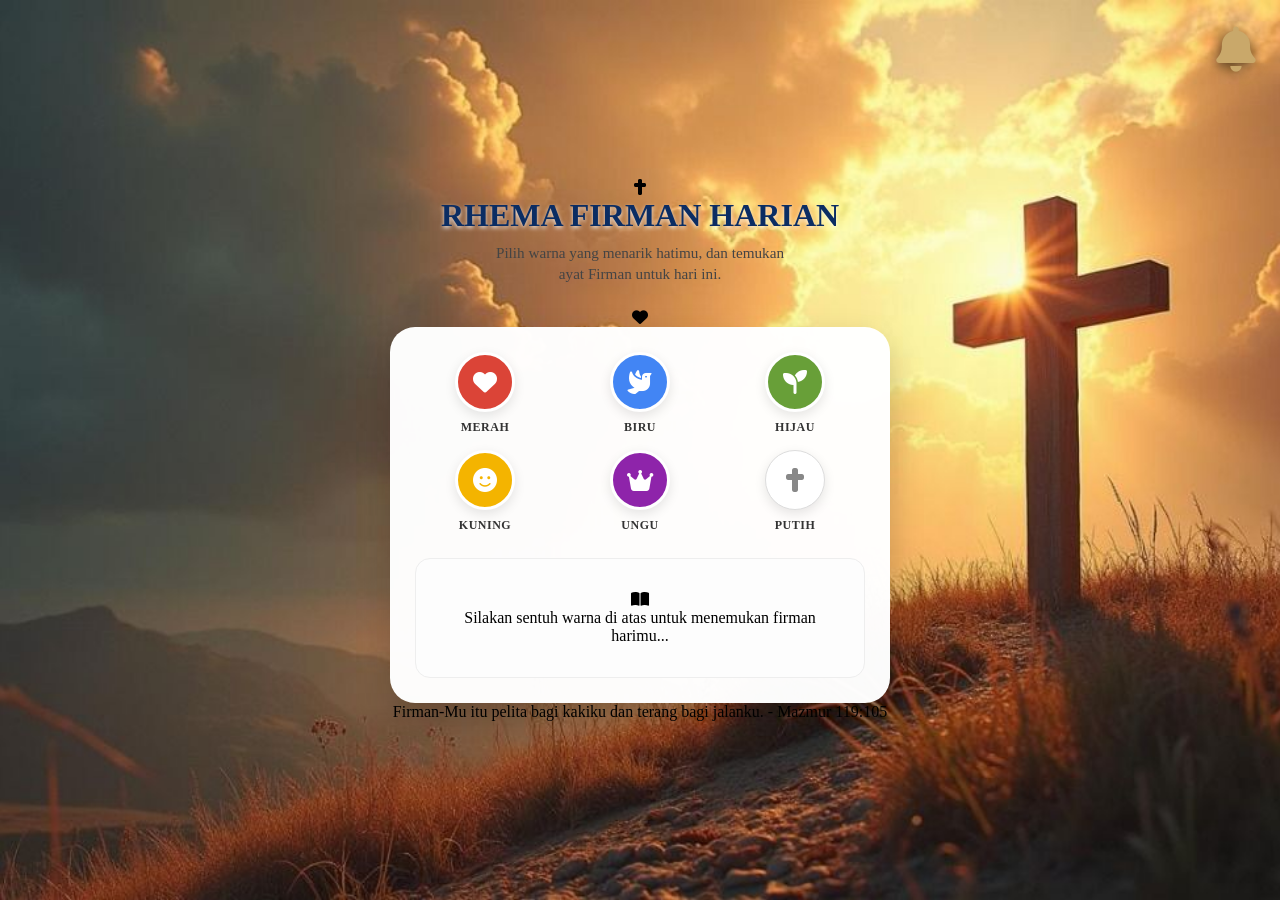
==== home.html @ a87ec7a0 "Add files via upload" ====
<!DOCTYPE html>
<html lang="id">

<head>
    <meta charset="UTF-8">
    <meta name="viewport" content="width=device-width, initial-scale=1.0">
    <title>Ayat Firman Harian</title>
    <link rel="stylesheet" href="style2.css?v=3">
    <link rel="stylesheet" href="https://cdnjs.cloudflare.com/ajax/libs/font-awesome/6.4.0/css/all.min.css">
</head>

<body>

    <!-- TOMBOL LONCENG DI HALAMAN KEDUA -->
    <a href="pemberitahuan.html" class="btn-top-right" title="Jadwal Komunitas">
        <i class="fa-solid fa-bell"></i>
    </a>

    <div class="container">

        <div class="header-section">
            <i class="fas fa-cross top-icon"></i>
            <h1>RHEMA FIRMAN HARIAN</h1>
            <p class="subtitle">Pilih warna yang menarik hatimu, dan temukan<br>ayat Firman untuk hari ini.</p>
            <div class="heart-divider">
                <span class="line"></span>
                <i class="fas fa-heart"></i>
                <span class="line"></span>
            </div>
        </div>

        <div class="main-card">

            <div class="warna-wrapper">
                <div class="warna-item" onclick="ambilAyat('merah')">
                    <div class="lingkaran bg-merah"><i class="fas fa-heart"></i></div>
                    <div class="teks-judul text-merah">MERAH</div>
                </div>
                <div class="warna-item" onclick="ambilAyat('biru')">
                    <div class="lingkaran bg-biru"><i class="fas fa-dove"></i></div>
                    <div class="teks-judul text-biru">BIRU</div>
                </div>
                <div class="warna-item" onclick="ambilAyat('hijau')">
                    <div class="lingkaran bg-hijau"><i class="fas fa-seedling"></i></div>
                    <div class="teks-judul text-hijau">HIJAU</div>
                </div>
                <div class="warna-item" onclick="ambilAyat('kuning')">
                    <div class="lingkaran bg-kuning"><i class="fas fa-smile"></i></div>
                    <div class="teks-judul text-kuning">KUNING</div>
                </div>
                <div class="warna-item" onclick="ambilAyat('ungu')">
                    <div class="lingkaran bg-ungu"><i class="fas fa-crown"></i></div>
                    <div class="teks-judul text-ungu">UNGU</div>
                </div>
                <div class="warna-item" onclick="ambilAyat('putih')">
                    <div class="lingkaran bg-putih"><i class="fas fa-cross" style="color: #888;"></i></div>
                    <div class="teks-judul text-putih">PUTIH</div>
                </div>
            </div>

            <div class="box-ayat" id="boxAyat">

                <div id="tampilanKosong">
                    <i class="fas fa-book-open ornament-book"></i>
                    <p class="teks-kosong">Silakan sentuh warna di atas untuk menemukan firman harimu...</p>
                </div>

                <div id="tampilanIsi" style="display: none;">
                    <div class="ornament-top">
                        <i class="fas fa-book-open"></i>
                    </div>

                    <h2 id="judulAyat">YOHANES 3:16</h2>
                    <p id="teksAyat">Karena begitu besar kasih Allah akan dunia ini...</p>

                    <div class="action-buttons">
                        <button onclick="ambilAyatLagi()" class="btn-ayat-lain"><i class="fas fa-sync-alt"></i> AYAT LAIN</button>
                        <button onclick="hapusAyat()" class="btn-hapus"><i class="fas fa-trash"></i> HAPUS</button>
                    </div>
                </div>

            </div>
        </div>

        <div class="footer-text">
            Firman-Mu itu pelita bagi kakiku dan terang bagi jalanku. - Mazmur 119:105
        </div>

    </div>

    <script>
        // DATABASE AYAT LOKAL (Ganti/tambah isinya di sini bebas sesuai kebutuhan)
        const databaseAyat = {
            "merah": [
                "YOHANES 3:16 - Karena begitu besar kasih Allah akan dunia ini, sehingga Ia telah mengaruniakan Anak-Nya yang tunggal.",
                "1 KORINTUS 13:4 - Kasih itu sabar; kasih itu murah hati; ia tidak cemburu. Ia tidak memegahkan diri dan tidak sombong."
            ],
            "biru": [
                "YOHANES 14:27 - Damai sejahtera Kutinggalkan bagimu. Damai sejahtera-Ku Kuberikan kepadamu.",
                "FILIPI 4:7 - Damai sejahtera Allah, yang melampaui segala akal, akan memelihara hati dan pikiranmu dalam Kristus Yesus."
            ],
            "hijau": [
                "MAZMUR 92:13 - Orang benar akan bertunas seperti pohon korma, akan tumbuh subur seperti pohon aras di Libanon.",
                "2 PETRUS 3:18 - Tetapi bertumbuhlah dalam kasih karunia dan dalam pengenalan akan Tuhan dan Juruselamat kita, Yesus Kristus."
            ],
            "kuning": [
                "MAZMUR 16:11 - Engkau memberitahukan kepadaku jalan kehidupan; di hadapan-Mu ada sukacita berlimpah-limpah.",
                "NEHEMIA 8:11 - Jangan bersusah hati, sebab sukacita karena TUHAN itulah perlindunganmu!"
            ],
            "ungu": [
                "YESAYA 60:1 - Bangkitlah, menjadi teranglah, sebab terangmu datang, dan kemuliaan TUHAN terbit atasmu.",
                "MAZMUR 8:6 - Namun Engkau telah membuatnya hampir sama seperti Allah, dan telah memahkotainya dengan kemuliaan dan hormat."
            ],
            "putih": [
                "1 YOHANES 1:9 - Jika kita mengaku dosa kita, maka Ia adalah setia dan adil, sehingga Ia akan mengampuni segala dosa kita.",
                "YESAYA 1:18 - Sekalipun dosamu merah seperti kirmizi, akan menjadi putih seperti salju."
            ]
        };

        let warnaAktif = "";

        function ambilAyat(warna) {
            warnaAktif = warna;
            prosesAmbilAyat();
        }

        function ambilAyatLagi() {
            if (warnaAktif !== "") {
                prosesAmbilAyat();
            }
        }

        function prosesAmbilAyat() {
            const box = document.getElementById("boxAyat");
            const tampilanKosong = document.getElementById("tampilanKosong");
            const tampilanIsi = document.getElementById("tampilanIsi");
            const judulAyat = document.getElementById("judulAyat");
            const teksAyat = document.getElementById("teksAyat");

            box.style.opacity = 0;

            setTimeout(() => {
                const daftarAyat = databaseAyat[warnaAktif];

                if (daftarAyat && daftarAyat.length > 0) {
                    // Mengacak ayat secara random dari list lokal
                    const ayatAcak = daftarAyat[Math.floor(Math.random() * daftarAyat.length)];
                    let parts = ayatAcak.split(' - ');

                    if (parts.length > 1) {
                        judulAyat.innerText = parts[0].toUpperCase();
                        teksAyat.innerText = parts.slice(1).join(' - ');
                    } else {
                        judulAyat.innerText = "FIRMAN TUHAN";
                        teksAyat.innerText = ayatAcak;
                    }

                    tampilanKosong.style.display = "none";
                    tampilanIsi.style.display = "block";
                } else {
                    judulAyat.innerText = "BELUM ADA AYAT";
                    teksAyat.innerText = "Belum ada ayat untuk warna ini.";
                    tampilanKosong.style.display = "none";
                    tampilanIsi.style.display = "block";
                }
                box.style.opacity = 1;
            }, 300);
        }

        function hapusAyat() {
            const box = document.getElementById("boxAyat");
            box.style.opacity = 0;

            setTimeout(() => {
                document.getElementById("tampilanIsi").style.display = "none";
                document.getElementById("tampilanKosong").style.display = "block";
                warnaAktif = "";
                box.style.opacity = 1;
            }, 300);
        }
    </script>

</body>

</html>
---- style2.css ----
/* --- GLOBAL --- */
* { margin: 0; padding: 0; box-sizing: border-box; font-family: 'Georgia', serif; }

body { 
    background: url('bg.jpg.jpg') no-repeat center center fixed; 
    background-size: cover; 
    min-height: 100vh; 
    display: flex; 
    justify-content: center; 
    align-items: center; 
    padding: 20px; 
}

/* --- TOMBOL POJOK KANAN ATAS (LONCENG) --- */
.btn-top-right {
    position: fixed; /* Berubah jadi fixed agar mutlak mengunci di layar */
    top: 25px;
    right: 25px;
    background: transparent;
    border: none;
    color: #c9a86a !important; /* Paksa warna jadi emas, bukan ungu */
    font-size: 45px !important; /* Paksa ukuran jadi besar */
    cursor: pointer;
    transition: 0.3s;
    z-index: 9999; /* Selalu di depan */
    filter: drop-shadow(0 3px 6px rgba(0,0,0,0.6));
    text-decoration: none;
}

.btn-top-right:hover {
    color: #fff !important;
    transform: scale(1.15) rotate(15deg);
}

/* CONTAINER RAMPING (ALA TRAVELOKA) */
.container { width: 100%; max-width: 500px; text-align: center; }

/* --- HEADER --- */
h1 { font-size: 2rem; color: #0b2d63; margin-bottom: 8px; text-shadow: 0 2px 4px rgba(255,255,255,0.8); }
.subtitle { font-size: 0.95rem; color: #444; margin-bottom: 25px; line-height: 1.4; }

/* --- MAIN CARD --- */
.main-card { 
    background: rgba(255, 255, 255, 0.98); 
    border-radius: 25px; 
    padding: 25px; 
    box-shadow: 0 15px 35px rgba(0, 0, 0, 0.2); 
}

/* --- COLOR BUTTONS (GRID 3 KOLOM) --- */
.warna-wrapper { 
    display: grid; 
    grid-template-columns: repeat(3, 1fr); 
    gap: 15px; 
    margin-bottom: 25px; 
}

.warna-item { cursor: pointer; transition: 0.3s; display: flex; flex-direction: column; align-items: center; }
.warna-item:hover { transform: translateY(-3px); }

.lingkaran { 
    width: 60px; height: 60px; border-radius: 50%; 
    display: flex; justify-content: center; align-items: center; 
    font-size: 24px; color: white; margin-bottom: 8px; 
    box-shadow: 0 4px 12px rgba(0,0,0,0.1); 
    border: 3px solid white;
}

.bg-merah { background: #db4437; }
.bg-biru { background: #4285f4; }
.bg-hijau { background: #689f38; }
.bg-kuning { background: #f4b400; }
.bg-ungu { background: #8e24aa; }
.bg-putih { background: #ffffff; color: #888; border: 1px solid #ddd; }

.teks-judul { font-weight: bold; font-size: 0.75rem; color: #333; text-transform: uppercase; letter-spacing: 0.5px; }

/* --- AYAT DISPLAY --- */
.box-ayat { 
    background: #fdfdfd; 
    border-radius: 15px; 
    padding: 25px; 
    border: 1px solid #eee; 
    min-height: 120px;
    display: flex;
    flex-direction: column;
    justify-content: center;
}
#judulAyat { font-size: 1.3rem; color: #0b2d63; margin-bottom: 8px; }
#teksAyat { font-size: 1rem; color: #555; line-height: 1.5; font-style: italic; }

/* --- ACTION BUTTONS --- */
.action-buttons { display: flex; flex-direction: column; gap: 10px; margin-top: 20px; }
.btn-ayat-lain { background: #0d47a1; color: white; padding: 12px; border-radius: 25px; border: none; cursor: pointer; font-weight: bold; font-size: 0.95rem; }
.btn-hapus { background: white; color: #c62828; padding: 10px; border-radius: 25px; border: 1px solid #c62828; cursor: pointer; font-weight: bold; font-size: 0.9rem; }

/* --- RESPONSIVE MOBILE --- */
@media screen and (max-width: 600px) {
    .container { width: 95%; margin-top: 50px; }
    h1 { font-size: 1.8rem; }
    .main-card { padding: 20px; }
    .lingkaran { width: 55px; height: 55px; font-size: 20px; }
    .teks-judul { font-size: 0.7rem; }
    
    .btn-top-right { top: 15px; right: 15px; font-size: 35px !important; }
}
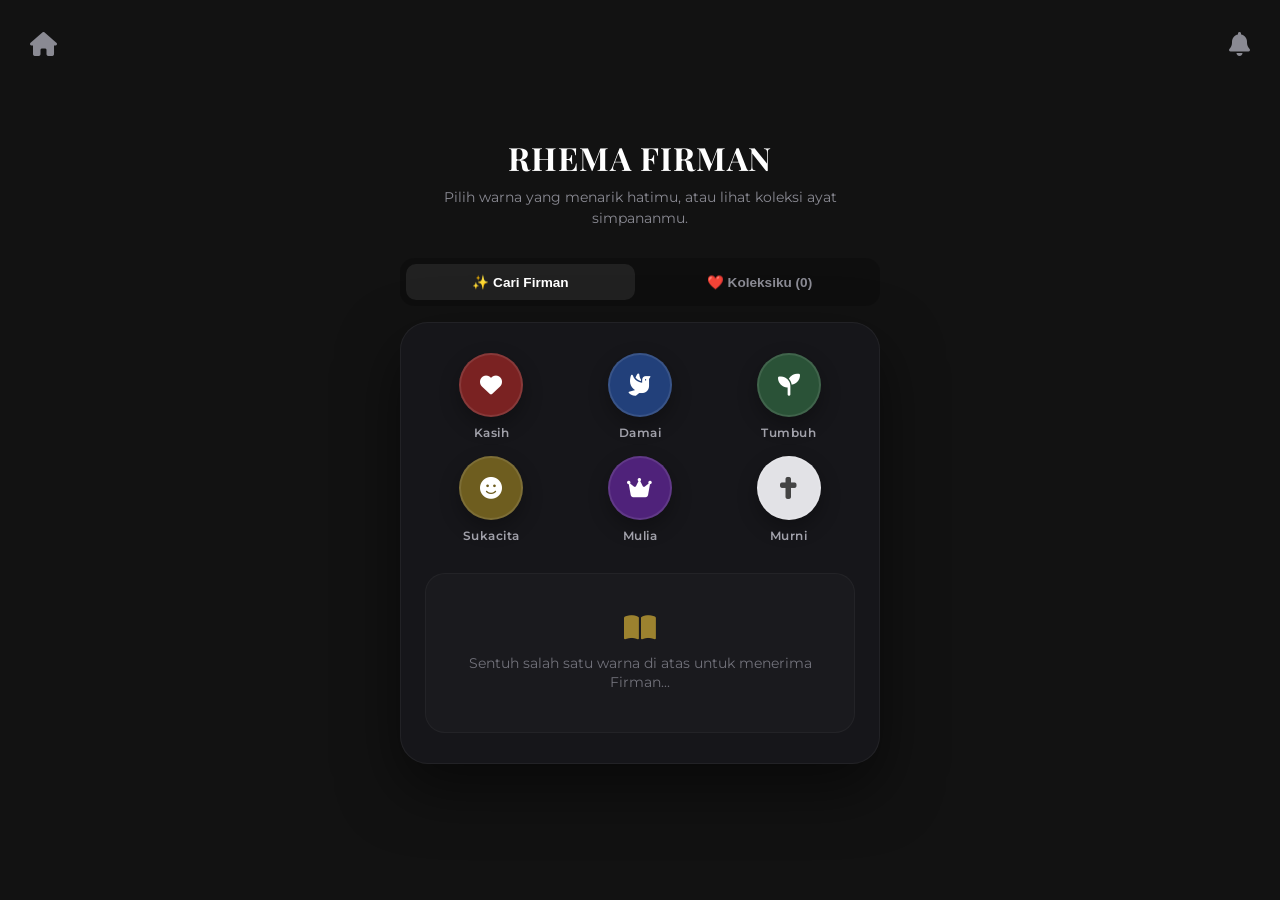
==== commit 1a2dd4f0: "Update home.html" ====
--- a/home.html
+++ b/home.html
@@ -5,91 +5,138 @@
     <meta charset="UTF-8">
     <meta name="viewport" content="width=device-width, initial-scale=1.0">
     <title>Ayat Firman Harian</title>
-    <link rel="stylesheet" href="style2.css?v=3">
+    <link href="https://fonts.googleapis.com/css2?family=Montserrat:wght@300;400;600&family=Playfair+Display:ital,wght@0,600;1,400&display=swap" rel="stylesheet">
     <link rel="stylesheet" href="https://cdnjs.cloudflare.com/ajax/libs/font-awesome/6.4.0/css/all.min.css">
+    <style>
+        * { margin: 0; padding: 0; box-sizing: border-box; }
+        body { font-family: 'Montserrat', sans-serif; background-color: #121212; min-height: 100vh; display: flex; justify-content: center; align-items: center; padding: 24px; transition: background-color 0.8s ease; }
+        .container { width: 100%; max-width: 480px; }
+        .header-section-modern h1 { font-family: 'Playfair Display', serif; font-size: 2rem; color: #ffffff; margin-bottom: 8px; letter-spacing: 1px; text-align: center; }
+        .header-section-modern .subtitle-modern { color: #8a8a93; font-size: 0.9rem; margin-bottom: 30px; line-height: 1.4; text-align: center; }
+        .main-card-modern { background: rgba(24, 24, 28, 0.95); border: 1px solid rgba(255,255,255,0.05); border-radius: 28px; padding: 30px 24px; box-shadow: 0 25px 60px rgba(0, 0, 0, 0.5); transition: box-shadow 0.8s ease, border-color 0.8s ease; }
+        .warna-wrapper-modern { display: grid; grid-template-columns: repeat(3, 1fr); gap: 16px; margin-bottom: 30px; }
+        .warna-item-modern { cursor: pointer; display: flex; flex-direction: column; align-items: center; transition: 0.3s; }
+        .warna-item-modern:hover { transform: translateY(-4px); }
+        .lingkaran { width: 64px; height: 64px; border-radius: 50%; display: flex; justify-content: center; align-items: center; font-size: 22px; color: #fff; margin-bottom: 8px; border: 2px solid rgba(255,255,255,0.1); box-shadow: 0 8px 20px rgba(0,0,0,0.3); }
+        .bg-merah-premium { background: #7a2222; }
+        .bg-biru-premium { background: #22407a; }
+        .bg-hijau-premium { background: #2a5237; }
+        .bg-kuning-premium { background: #6e5d1f; }
+        .bg-ungu-premium { background: #4f227a; }
+        .bg-putih-premium { background: #e2e2e6; color: #444; }
+        .teks-judul-modern { font-size: 0.75rem; color: #a1a1aa; font-weight: 600; letter-spacing: 0.5px; }
+        .box-ayat-modern { background: rgba(255,255,255,0.02); border: 1px solid rgba(255,255,255,0.04); border-radius: 20px; padding: 30px 20px; min-height: 160px; display: flex; flex-direction: column; justify-content: center; text-align: center; transition: opacity 0.4s ease, transform 0.4s cubic-bezier(0.175, 0.885, 0.32, 1.275); }
+        .ornament-book-modern { font-size: 28px; color: #d4af37; margin-bottom: 12px; opacity: 0.7; }
+        .teks-kosong-modern { font-size: 0.85rem; color: #71717a; line-height: 1.4; text-align: center; }
+        #judulAyat { font-size: 1.1rem; letter-spacing: 2px; color: #d4af37; margin-bottom: 12px; }
+        .bookmark-container { display: flex; justify-content: space-between; align-items: center; margin-bottom: 12px; }
+        .btn-bookmark { background: transparent; border: none; font-size: 22px; color: #8a8a93; cursor: pointer; transition: transform 0.2s ease; padding: 4px; }
+        .btn-bookmark:hover { transform: scale(1.2); }
+        .quote-mark-modern { font-family: 'Playfair Display', serif; font-size: 2.5rem; color: rgba(255,255,255,0.1); line-height: 0; margin-bottom: -10px; }
+        #teksAyat { font-family: 'Playfair Display', serif; font-style: italic; font-size: 1.15rem; color: #e4e4e7; line-height: 1.6; }
+        .action-buttons-modern { display: flex; gap: 10px; margin-top: 24px; }
+        .btn-action-premium { flex: 1; padding: 12px; border-radius: 20px; border: none; font-weight: 600; font-size: 0.85rem; cursor: pointer; transition: 0.2s; letter-spacing: 0.5px; text-align: center; }
+        .btn-action-premium.primary { background: #ffffff; color: #121212; }
+        .btn-action-premium.primary:hover { background: #d4af37; }
+        .btn-action-premium.secondary { background: transparent; color: #ef4444; border: 1px solid rgba(239, 68, 68, 0.2); }
+        .btn-action-premium.secondary:hover { background: rgba(239, 68, 68, 0.1); }
+        .tab-navigation { display: flex; gap: 10px; margin-bottom: 16px; background: rgba(0,0,0,0.2); padding: 6px; border-radius: 14px; }
+        .tab-btn { flex: 1; padding: 10px; border: none; border-radius: 10px; background: transparent; color: #8a8a93; font-weight: 600; font-size: 0.85rem; cursor: pointer; transition: 0.3s; }
+        .tab-btn.active { background: rgba(255,255,255,0.08); color: #ffffff; }
+        .fav-list-container { max-height: 350px; overflow-y: auto; display: flex; flex-direction: column; gap: 12px; padding-right: 4px; }
+        .fav-item { background: rgba(255,255,255,0.02); border: 1px solid rgba(255,255,255,0.04); padding: 16px; border-radius: 14px; text-align: left; display: flex; justify-content: space-between; align-items: center; gap: 12px; }
+        .fav-item h5 { font-size: 0.9rem; color: #d4af37; margin-bottom: 4px; letter-spacing: 0.5px; }
+        .fav-item p { font-family: 'Playfair Display', serif; font-style: italic; font-size: 0.95rem; color: #d4d4d8; line-height: 1.4; }
+        .btn-del-fav { background: transparent; border: none; color: #ef4444; opacity: 0.6; cursor: pointer; transition: 0.2s; font-size: 14px; }
+        .btn-del-fav:hover { opacity: 1; transform: scale(1.1); }
+        .btn-back-home { position: fixed; top: 30px; left: 30px; color: #8a8a93; font-size: 24px; transition: 0.3s; }
+        .btn-back-home:hover { color: #fff; }
+        .btn-top-right-modern { position: fixed; top: 30px; right: 30px; color: #8a8a93; font-size: 24px; transition: 0.3s; }
+        .btn-top-right-modern:hover { color: #d4af37; }
+        .animate-fade-in { animation: fadeInUp 0.8s ease-out; }
+        @media screen and (max-width: 600px) { .warna-wrapper-modern { gap: 10px; } .lingkaran { width: 56px; height: 56px; font-size: 18px; } .action-buttons-modern { flex-direction: column; } }
+    </style>
 </head>
 
-<body>
-
-    <!-- TOMBOL LONCENG DI HALAMAN KEDUA -->
-    <a href="pemberitahuan.html" class="btn-top-right" title="Jadwal Komunitas">
-        <i class="fa-solid fa-bell"></i>
-    </a>
-
-    <div class="container">
-
-        <div class="header-section">
-            <i class="fas fa-cross top-icon"></i>
-            <h1>RHEMA FIRMAN HARIAN</h1>
-            <p class="subtitle">Pilih warna yang menarik hatimu, dan temukan<br>ayat Firman untuk hari ini.</p>
-            <div class="heart-divider">
-                <span class="line"></span>
-                <i class="fas fa-heart"></i>
-                <span class="line"></span>
+<body id="dynamicBody">
+
+    <a href="index.html" class="btn-back-home" title="Kembali ke Utama"><i class="fa-solid fa-house"></i></a>
+    <a href="pemberitahuan.html" class="btn-top-right-modern" title="Jadwal Komunitas"><i class="fa-solid fa-bell"></i></a>
+
+    <div class="container animate-fade-in">
+        <div class="header-section-modern">
+            <h1>RHEMA FIRMAN</h1>
+            <p class="subtitle-modern">Pilih warna yang menarik hatimu, atau lihat koleksi ayat simpananmu.</p>
+        </div>
+
+        <div class="tab-navigation">
+            <button id="tabUtama" class="tab-btn active" onclick="gantiTab('utama')">✨ Cari Firman</button>
+            <button id="tabFavorit" class="tab-btn" onclick="gantiTab('favorit')">❤️ Koleksiku (<span id="favCount">0</span>)</button>
+        </div>
+
+        <div class="main-card-modern" id="panelUtama">
+            <div class="warna-wrapper-modern">
+                <div class="warna-item-modern" onclick="ambilAyat('merah', '#4a1515', 'rgba(219, 68, 55, 0.2)')">
+                    <div class="lingkaran bg-merah-premium"><i class="fas fa-heart"></i></div>
+                    <div class="teks-judul-modern">Kasih</div>
+                </div>
+                <div class="warna-item-modern" onclick="ambilAyat('biru', '#152b4a', 'rgba(66, 133, 244, 0.2)')">
+                    <div class="lingkaran bg-biru-premium"><i class="fas fa-dove"></i></div>
+                    <div class="teks-judul-modern">Damai</div>
+                </div>
+                <div class="warna-item-modern" onclick="ambilAyat('hijau', '#1c3a27', 'rgba(104, 159, 56, 0.2)')">
+                    <div class="lingkaran bg-hijau-premium"><i class="fas fa-seedling"></i></div>
+                    <div class="teks-judul-modern">Tumbuh</div>
+                </div>
+                <div class="warna-item-modern" onclick="ambilAyat('kuning', '#4a3f15', 'rgba(244, 180, 0, 0.15)')">
+                    <div class="lingkaran bg-kuning-premium"><i class="fas fa-smile"></i></div>
+                    <div class="teks-judul-modern">Sukacita</div>
+                </div>
+                <div class="warna-item-modern" onclick="ambilAyat('ungu', '#33154a', 'rgba(142, 36, 170, 0.2)')">
+                    <div class="lingkaran bg-ungu-premium"><i class="fas fa-crown"></i></div>
+                    <div class="teks-judul-modern">Mulia</div>
+                </div>
+                <div class="warna-item-modern" onclick="ambilAyat('putih', '#2b2b2b', 'rgba(255, 255, 255, 0.1)')">
+                    <div class="lingkaran bg-putih-premium"><i class="fas fa-cross"></i></div>
+                    <div class="teks-judul-modern">Murni</div>
+                </div>
             </div>
-        </div>
-
-        <div class="main-card">
-
-            <div class="warna-wrapper">
-                <div class="warna-item" onclick="ambilAyat('merah')">
-                    <div class="lingkaran bg-merah"><i class="fas fa-heart"></i></div>
-                    <div class="teks-judul text-merah">MERAH</div>
-                </div>
-                <div class="warna-item" onclick="ambilAyat('biru')">
-                    <div class="lingkaran bg-biru"><i class="fas fa-dove"></i></div>
-                    <div class="teks-judul text-biru">BIRU</div>
-                </div>
-                <div class="warna-item" onclick="ambilAyat('hijau')">
-                    <div class="lingkaran bg-hijau"><i class="fas fa-seedling"></i></div>
-                    <div class="teks-judul text-hijau">HIJAU</div>
-                </div>
-                <div class="warna-item" onclick="ambilAyat('kuning')">
-                    <div class="lingkaran bg-kuning"><i class="fas fa-smile"></i></div>
-                    <div class="teks-judul text-kuning">KUNING</div>
-                </div>
-                <div class="warna-item" onclick="ambilAyat('ungu')">
-                    <div class="lingkaran bg-ungu"><i class="fas fa-crown"></i></div>
-                    <div class="teks-judul text-ungu">UNGU</div>
-                </div>
-                <div class="warna-item" onclick="ambilAyat('putih')">
-                    <div class="lingkaran bg-putih"><i class="fas fa-cross" style="color: #888;"></i></div>
-                    <div class="teks-judul text-putih">PUTIH</div>
+
+            <div class="box-ayat-modern" id="boxAyat">
+                <div id="tampilanKosong">
+                    <i class="fas fa-book-open ornament-book-modern"></i>
+                    <p class="teks-kosong-modern">Sentuh salah satu warna di atas untuk menerima Firman...</p>
+                </div>
+
+                <div id="tampilanIsi" style="display: none;">
+                    <div class="bookmark-container">
+                        <h2 id="judulAyat">YOHANES 3:16</h2>
+                        <button onclick="toggleBookmark()" class="btn-bookmark" id="btnBookmark" title="Simpan Ayat">
+                            <i class="far fa-heart"></i>
+                        </button>
+                    </div>
+                    <div class="quote-mark-modern">“</div>
+                    <p id="teksAyat">Karena begitu besar kasih Allah akan dunia ini...</p>
+
+                    <div class="action-buttons-modern">
+                        <button onclick="ambilAyatLagi()" class="btn-action-premium primary"><i class="fas fa-sync-alt"></i> Ayat Lain</button>
+                        <button onclick="bagikanAyat()" class="btn-action-premium primary" style="background: #25D366; color: white;"><i class="fab fa-whatsapp"></i> Bagikan</button>
+                        <button onclick="hapusAyat()" class="btn-action-premium secondary"><i class="fas fa-trash"></i> Bersihkan</button>
+                    </div>
                 </div>
             </div>
-
-            <div class="box-ayat" id="boxAyat">
-
-                <div id="tampilanKosong">
-                    <i class="fas fa-book-open ornament-book"></i>
-                    <p class="teks-kosong">Silakan sentuh warna di atas untuk menemukan firman harimu...</p>
-                </div>
-
-                <div id="tampilanIsi" style="display: none;">
-                    <div class="ornament-top">
-                        <i class="fas fa-book-open"></i>
-                    </div>
-
-                    <h2 id="judulAyat">YOHANES 3:16</h2>
-                    <p id="teksAyat">Karena begitu besar kasih Allah akan dunia ini...</p>
-
-                    <div class="action-buttons">
-                        <button onclick="ambilAyatLagi()" class="btn-ayat-lain"><i class="fas fa-sync-alt"></i> AYAT LAIN</button>
-                        <button onclick="hapusAyat()" class="btn-hapus"><i class="fas fa-trash"></i> HAPUS</button>
-                    </div>
-                </div>
-
+        </div>
+
+        <div class="main-card-modern" id="panelFavorit" style="display: none;">
+            <div id="daftarFavoritKosong" class="teks-kosong-modern" style="padding: 40px 0;">
+                <i class="fas fa-heart-broken" style="font-size: 30px; margin-bottom: 10px; opacity: 0.5;"></i>
+                <p>Belum ada ayat yang kamu simpan. Sentuh ikon hati pada ayat yang kamu sukai!</p>
             </div>
-        </div>
-
-        <div class="footer-text">
-            Firman-Mu itu pelita bagi kakiku dan terang bagi jalanku. - Mazmur 119:105
-        </div>
-
+            <div id="listAyatFavorit" class="fav-list-container"></div>
+        </div>
     </div>
 
     <script>
-        // DATABASE AYAT LOKAL (Ganti/tambah isinya di sini bebas sesuai kebutuhan)
         const databaseAyat = {
             "merah": [
                 "YOHANES 3:16 - Karena begitu besar kasih Allah akan dunia ini, sehingga Ia telah mengaruniakan Anak-Nya yang tunggal.",
@@ -117,18 +164,34 @@
             ]
         };
 
-        let warnaAktif = "";
-
-        function ambilAyat(warna) {
+        let warnaAktif = ""; let ayatAktifTeksFull = "";
+
+        window.onload = function() {
+            updateBadgeFavorit();
+            const autoWarna = sessionStorage.getItem('autoWarna');
+            if (autoWarna) {
+                sessionStorage.removeItem('autoWarna');
+                const warnaConfig = {
+                    'merah': { bg: '#4a1515', glow: 'rgba(219, 68, 55, 0.2)' },
+                    'biru': { bg: '#152b4a', glow: 'rgba(66, 133, 244, 0.2)' },
+                    'hijau': { bg: '#1c3a27', glow: 'rgba(104, 159, 56, 0.2)' },
+                    'kuning': { bg: '#4a3f15', glow: 'rgba(244, 180, 0, 0.15)' },
+                    'ungu': { bg: '#33154a', glow: 'rgba(142, 36, 170, 0.2)' },
+                    'putih': { bg: '#2b2b2b', glow: 'rgba(255, 255, 255, 0.1)' }
+                };
+                if(warnaConfig[autoWarna]) { ambilAyat(autoWarna, warnaConfig[autoWarna].bg, warnaConfig[autoWarna].glow); }
+            }
+        };
+
+        function ambilAyat(warna, hexColor, glowColor) {
             warnaAktif = warna;
+            document.getElementById("dynamicBody").style.backgroundColor = hexColor;
+            document.getElementById("panelUtama").style.boxShadow = `0 30px 70px ${glowColor}, 0 10px 30px rgba(0,0,0,0.5)`;
+            document.getElementById("panelUtama").style.borderColor = glowColor;
             prosesAmbilAyat();
         }
 
-        function ambilAyatLagi() {
-            if (warnaAktif !== "") {
-                prosesAmbilAyat();
-            }
-        }
+        function ambilAyatLagi() { if (warnaAktif !== "") { prosesAmbilAyat(); } }
 
         function prosesAmbilAyat() {
             const box = document.getElementById("boxAyat");
@@ -136,50 +199,75 @@
             const tampilanIsi = document.getElementById("tampilanIsi");
             const judulAyat = document.getElementById("judulAyat");
             const teksAyat = document.getElementById("teksAyat");
-
-            box.style.opacity = 0;
-
+            box.style.opacity = 0; box.style.transform = "scale(0.98) translateY(10px)";
             setTimeout(() => {
                 const daftarAyat = databaseAyat[warnaAktif];
-
                 if (daftarAyat && daftarAyat.length > 0) {
-                    // Mengacak ayat secara random dari list lokal
                     const ayatAcak = daftarAyat[Math.floor(Math.random() * daftarAyat.length)];
+                    ayatAktifTeksFull = ayatAcak;
                     let parts = ayatAcak.split(' - ');
-
-                    if (parts.length > 1) {
-                        judulAyat.innerText = parts[0].toUpperCase();
-                        teksAyat.innerText = parts.slice(1).join(' - ');
-                    } else {
-                        judulAyat.innerText = "FIRMAN TUHAN";
-                        teksAyat.innerText = ayatAcak;
-                    }
-
-                    tampilanKosong.style.display = "none";
-                    tampilanIsi.style.display = "block";
-                } else {
-                    judulAyat.innerText = "BELUM ADA AYAT";
-                    teksAyat.innerText = "Belum ada ayat untuk warna ini.";
-                    tampilanKosong.style.display = "none";
-                    tampilanIsi.style.display = "block";
+                    judulAyat.innerText = parts[0].toUpperCase();
+                    teksAyat.innerText = parts.slice(1).join(' - ');
+                    let favorites = JSON.parse(localStorage.getItem('ayatFavorites')) || [];
+                    const icon = document.getElementById("btnBookmark").querySelector("i");
+                    if (favorites.includes(ayatAktifTeksFull)) { icon.className = "fas fa-heart"; icon.style.color = "#ef4444"; } 
+                    else { icon.className = "far fa-heart"; icon.style.color = "#8a8a93"; }
+                    tampilanKosong.style.display = "none"; tampilanIsi.style.display = "block";
                 }
-                box.style.opacity = 1;
-            }, 300);
+                box.style.opacity = 1; box.style.transform = "scale(1) translateY(0)";
+            }, 350);
+        }
+
+        function toggleBookmark() {
+            let favorites = JSON.parse(localStorage.getItem('ayatFavorites')) || [];
+            const icon = document.getElementById("btnBookmark").querySelector("i");
+            if (favorites.includes(ayatAktifTeksFull)) { favorites = favorites.filter(item => item !== ayatAktifTeksFull); icon.className = "far fa-heart"; icon.style.color = "#8a8a93"; } 
+            else { favorites.push(ayatAktifTeksFull); icon.className = "fas fa-heart"; icon.style.color = "#ef4444"; }
+            localStorage.setItem('ayatFavorites', JSON.stringify(favorites)); updateBadgeFavorit(); tampilkanListFavorit();
+        }
+
+        function updateBadgeFavorit() { let favorites = JSON.parse(localStorage.getItem('ayatFavorites')) || []; document.getElementById("favCount").innerText = favorites.length; }
+
+        function tampilkanListFavorit() {
+            let favorites = JSON.parse(localStorage.getItem('ayatFavorites')) || [];
+            const containerKosong = document.getElementById("daftarFavoritKosong");
+            const listContainer = document.getElementById("listAyatFavorit");
+            listContainer.innerHTML = "";
+            if (favorites.length === 0) { containerKosong.style.display = "block"; } 
+            else {
+                containerKosong.style.display = "none";
+                favorites.forEach((ayat, index) => {
+                    let parts = ayat.split(' - ');
+                    listContainer.innerHTML += `<div class="fav-item"><div><h5>${parts[0]}</h5><p>"${parts.slice(1).join(' - ')}"</p></div><button onclick="hapusFavoritSpesifik(${index})" class="btn-del-fav"><i class="fas fa-trash"></i></button></div>`;
+                });
+            }
+        }
+
+        function hapusFavoritSpesifik(index) {
+            let favorites = JSON.parse(localStorage.getItem('ayatFavorites')) || []; favorites.splice(index, 1);
+            localStorage.setItem('ayatFavorites', JSON.stringify(favorites)); updateBadgeFavorit(); tampilkanListFavorit();
+            if(warnaAktif !== "") prosesAmbilAyat();
+        }
+
+        function bagikanAyat() {
+            if (ayatAktifTeksFull === "") return;
+            const teksPesan = encodeURIComponent(`*Rhema Firman Hari Ini* ✨\n\n${ayatAktifTeksFull}`);
+            window.open(`https://api.whatsapp.com/send?text=${teksPesan}`, '_blank');
+        }
+
+        function gantiTab(target) {
+            if (target === 'utama') { document.getElementById("panelUtama").style.display = "block"; document.getElementById("panelFavorit").style.display = "none"; document.getElementById("tabUtama").classList.add("active"); document.getElementById("tabFavorit").classList.remove("active"); } 
+            else { document.getElementById("panelUtama").style.display = "none"; document.getElementById("panelFavorit").style.display = "block"; document.getElementById("tabUtama").classList.remove("active"); document.getElementById("tabFavorit").classList.add("active"); tampilkanListFavorit(); }
         }
 
         function hapusAyat() {
-            const box = document.getElementById("boxAyat");
-            box.style.opacity = 0;
-
+            const box = document.getElementById("boxAyat"); box.style.opacity = 0;
             setTimeout(() => {
-                document.getElementById("tampilanIsi").style.display = "none";
-                document.getElementById("tampilanKosong").style.display = "block";
-                warnaAktif = "";
-                box.style.opacity = 1;
-            }, 300);
+                document.getElementById("tampilanIsi").style.display = "none"; document.getElementById("tampilanKosong").style.display = "block";
+                document.getElementById("dynamicBody").style.backgroundColor = "#121212"; document.getElementById("panelUtama").style.boxShadow = "0 25px 60px rgba(0, 0, 0, 0.5)"; document.getElementById("panelUtama").style.borderColor = "rgba(255,255,255,0.05)";
+                warnaAktif = ""; ayatAktifTeksFull = ""; box.style.opacity = 1;
+            }, 350);
         }
     </script>
-
 </body>
-
-</html>+</html>
